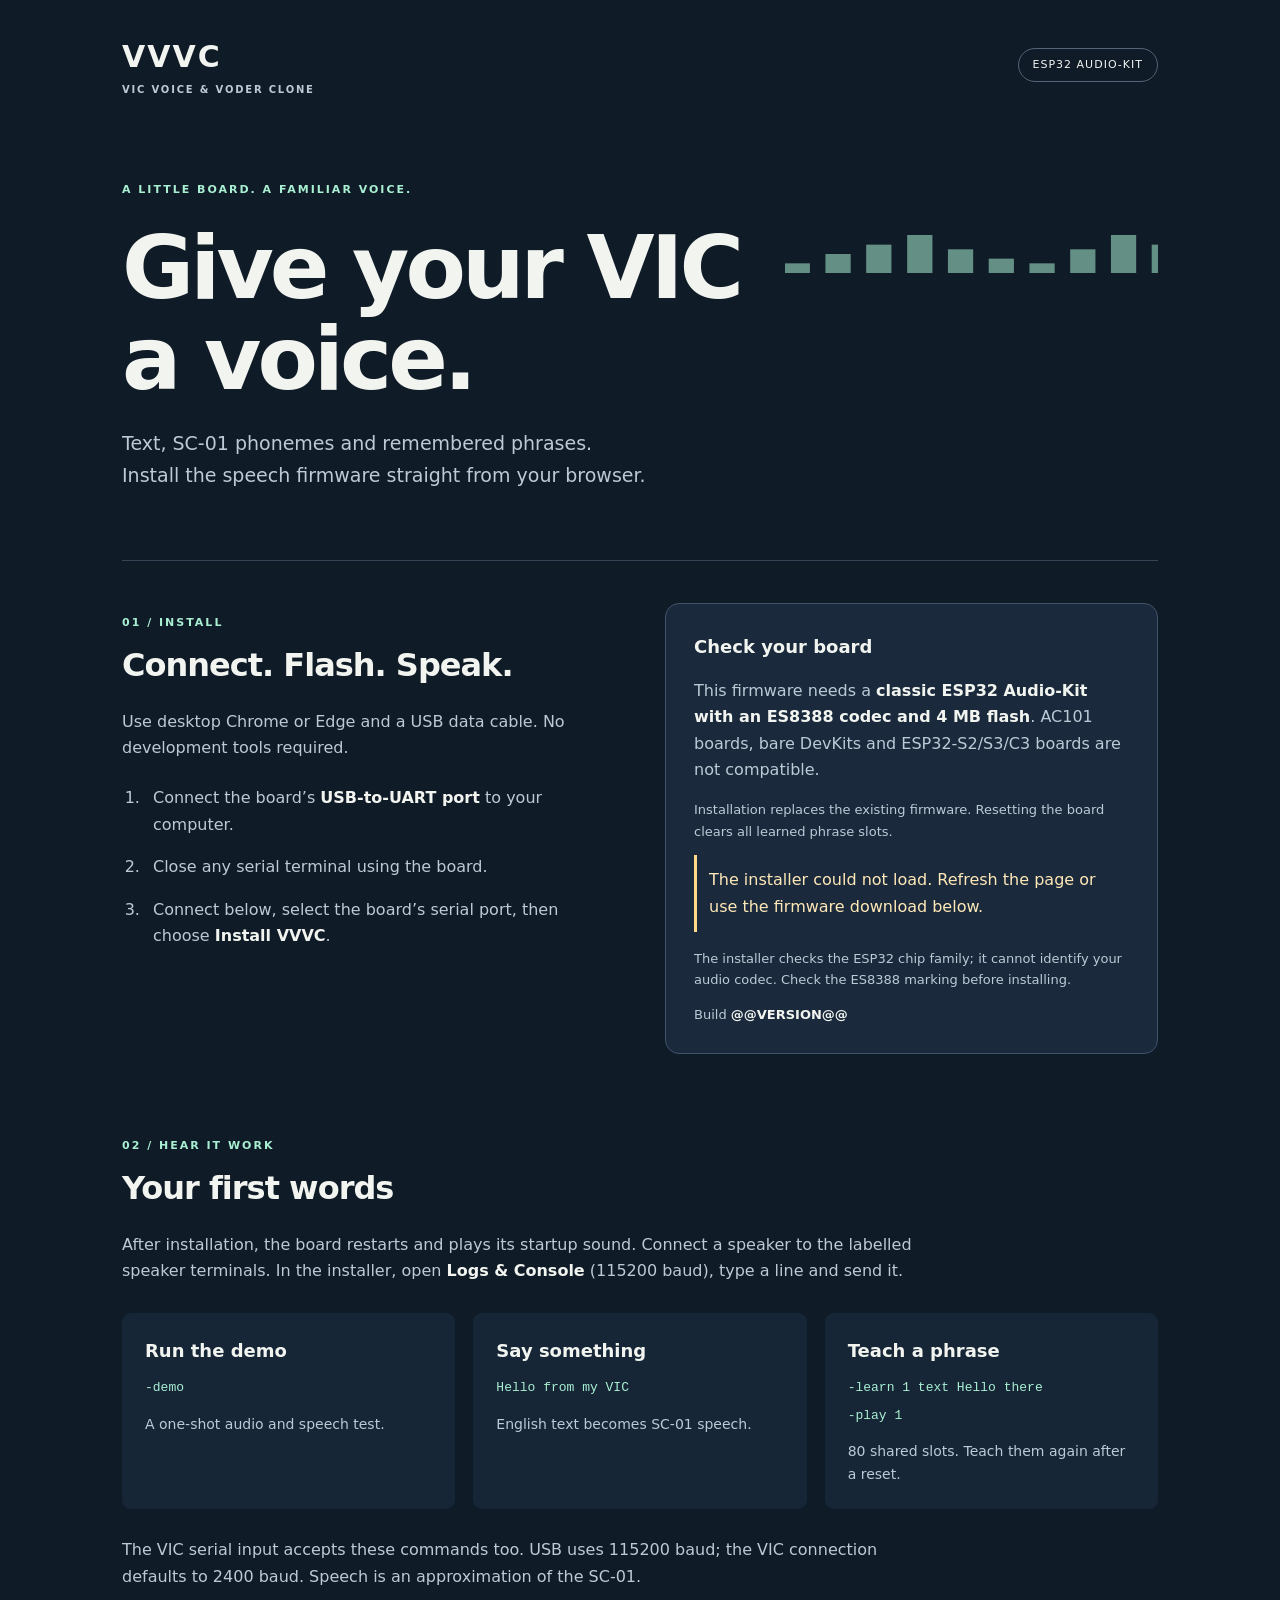
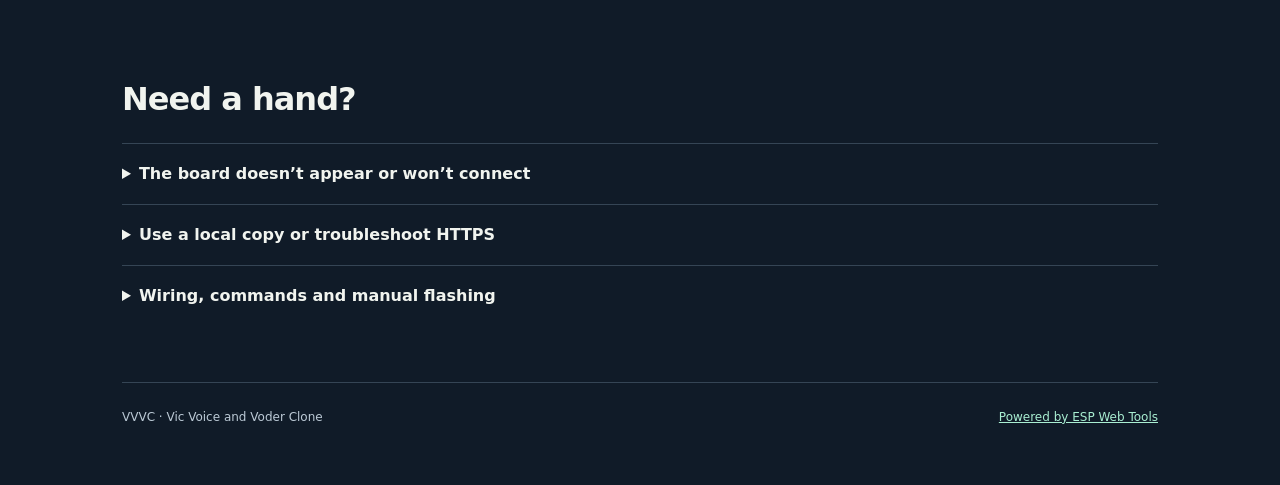
==== web/index.html @ a16bdd18 "Add browser firmware installer and GitHub Pages publishing" ====
<!doctype html>
<html lang="en">
<head>
  <meta charset="utf-8">
  <meta name="viewport" content="width=device-width, initial-scale=1">
  <meta name="description" content="Install Vic Voice and Voder Clone on an ESP32 Audio-Kit directly from your browser.">
  <title>VVVC · Install your voice</title>
  <link rel="stylesheet" href="style.css">
  <script type="module" src="app.js"></script>
</head>
<body>
<main>
  <header><a class="brand" href="./">VVVC<span>VIC VOICE &amp; VODER CLONE</span></a><span class="badge">ESP32 AUDIO-KIT</span></header>
  <section class="intro">
    <p class="eyebrow">A LITTLE BOARD. A FAMILIAR VOICE.</p>
    <h1>Give your VIC<br>a voice.</h1>
    <p class="lead">Text, SC-01 phonemes and remembered phrases.<br>Install the speech firmware straight from your browser.</p>
    <div class="wave" aria-hidden="true">▂ ▄ ▆ █ ▅ ▃ ▂ ▅ █ ▆ ▄ ▂ ▃ ▆ █ ▄ ▂</div>
  </section>
  <section class="installer" aria-labelledby="install-title">
    <div><p class="eyebrow">01 / INSTALL</p><h2 id="install-title">Connect. Flash. Speak.</h2>
      <p>Use desktop Chrome or Edge and a USB data cable. No development tools required.</p>
      <ol><li>Connect the board’s <strong>USB-to-UART port</strong> to your computer.</li><li>Close any serial terminal using the board.</li><li>Connect below, select the board’s serial port, then choose <strong>Install VVVC</strong>.</li></ol>
    </div>
    <div class="install-card">
      <h3>Check your board</h3>
      <p>This firmware needs a <strong>classic ESP32 Audio-Kit with an ES8388 codec and 4 MB flash</strong>. AC101 boards, bare DevKits and ESP32-S2/S3/C3 boards are not compatible.</p>
      <p class="small">Installation replaces the existing firmware. Resetting the board clears all learned phrase slots.</p>
      <div id="status" role="status">Loading the installer…</div>
      <esp-web-install-button id="installer" manifest="manifest.json" hidden>
        <button slot="activate">Connect to your board <span aria-hidden="true">→</span></button>
        <span slot="unsupported">Use desktop Chrome or Edge with Web Serial support.</span>
        <span slot="not-allowed">Open this page over HTTPS to connect to your board.</span>
      </esp-web-install-button>
      <p class="small">The installer checks the ESP32 chip family; it cannot identify your audio codec. Check the ES8388 marking before installing.</p>
      <p class="release">Build <strong>@@VERSION@@</strong></p>
    </div>
  </section>
  <section class="after" aria-labelledby="test-title"><p class="eyebrow">02 / HEAR IT WORK</p><h2 id="test-title">Your first words</h2>
    <p>After installation, the board restarts and plays its startup sound. Connect a speaker to the labelled speaker terminals. In the installer, open <strong>Logs &amp; Console</strong> (115200 baud), type a line and send it.</p>
    <div class="commands"><article><h3>Run the demo</h3><code>-demo</code><p>A one-shot audio and speech test.</p></article><article><h3>Say something</h3><code>Hello from my VIC</code><p>English text becomes SC-01 speech.</p></article><article><h3>Teach a phrase</h3><code>-learn 1 text Hello there</code><code>-play 1</code><p>80 shared slots. Teach them again after a reset.</p></article></div>
    <p>The VIC serial input accepts these commands too. USB uses 115200 baud; the VIC connection defaults to 2400 baud. Speech is an approximation of the SC-01.</p>
  </section>
  <section class="help"><h2>Need a hand?</h2><details><summary>The board doesn’t appear or won’t connect</summary><p>Check that the cable carries data and uses the USB-to-UART connector. Close other serial programs. If the installer stays on “Connecting”, hold BOOT while connecting, then release it once flashing begins. A missing serial port may require the USB bridge manufacturer’s driver.</p></details>
    <details><summary>Use a local copy or troubleshoot HTTPS</summary><p>This HTTPS site can flash directly from Chrome or Edge. For a local copy, <a href="vvvc-local-installer.zip" download>download the installer ZIP</a>, extract it, then double-click <strong>start-local.bat</strong> on Windows. This requires Python 3. Open <strong>http://localhost:8765</strong> in Chrome or Edge and leave the launcher window open while flashing. Do not open index.html directly from a drive.</p><p>Browsers need HTTPS with a trusted certificate or localhost to access USB serial ports. An ordinary HTTP website can provide downloads, but cannot connect to your board.</p></details>
    <details><summary>Wiring, commands and manual flashing</summary><p><a href="guide.pdf">User &amp; VIC-20 wiring guide (review draft, PDF)</a> — includes connector viewing directions, examples and phrase learning.</p><p><a href="@@FIRMWARE@@" download>Download the merged firmware</a> for manual installation at address <code>0x0</code>. It includes the bootloader and partition table.</p><p><a href="release.json">Build details and SHA-256 checksum</a></p></details>
  </section>
  <footer><span>VVVC · Vic Voice and Voder Clone</span><a href="https://esphome.github.io/esp-web-tools/">Powered by ESP Web Tools</a></footer>
</main>
</body>
</html>
---- web/style.css ----
:root{color-scheme:dark;--bg:#101b28;--panel:#1a2a3c;--ink:#f1f4ef;--muted:#bccad6;--accent:#a9efd2;font:16px/1.65 system-ui,sans-serif}*{box-sizing:border-box}body{margin:0;background:var(--bg);color:var(--ink)}main{max-width:1100px;margin:auto;padding:32px}a{color:var(--accent)}header,footer{display:flex;justify-content:space-between;align-items:center;gap:24px}.brand{text-decoration:none;font-size:30px;font-weight:850;letter-spacing:2px;color:var(--ink)}.brand span{display:block;font-size:10px;letter-spacing:1.8px;color:var(--muted)}.badge{font-size:11px;letter-spacing:1px;border:1px solid #536477;border-radius:30px;padding:7px 14px}.intro{position:relative;padding:72px 0 50px;overflow:hidden}.eyebrow{color:var(--accent);font-size:11px;font-weight:750;letter-spacing:2px}h1{font-size:clamp(56px,8vw,88px);line-height:1.03;letter-spacing:-4px;margin:24px 0}h2{font-size:32px;line-height:1.2;letter-spacing:-1px;margin:14px 0 24px}h3{font-size:18px;margin:0 0 12px}.lead{font-size:19px;color:var(--muted)}.wave{position:absolute;right:0;top:130px;color:var(--accent);font-size:32px;letter-spacing:3px;opacity:.55;width:36%;overflow:hidden;white-space:nowrap}.installer{display:grid;grid-template-columns:1fr 1fr;gap:50px;border-top:1px solid #354555;padding:42px 0}p,li{color:var(--muted)}strong{color:var(--ink)}ol{padding-left:23px}li{padding:8px 0 8px 8px}.install-card{background:var(--panel);border:1px solid #405369;border-radius:14px;padding:28px}.small,.release{font-size:13px}.release{margin-bottom:0}.release strong{overflow-wrap:anywhere}button{width:100%;border:0;border-radius:7px;background:var(--accent);color:#102e25;font:750 16px system-ui;padding:17px;cursor:pointer;display:flex;justify-content:space-between}button:hover{background:#d0f9e8}button:focus-visible,a:focus-visible,summary:focus-visible{outline:3px solid #ffd988;outline-offset:5px}#status:not(:empty){padding:12px;border-left:3px solid #ffd988;color:#ffe8b7;margin-bottom:16px}#status:empty{display:none}[hidden]{display:none!important}.after{padding:30px 0}.after>p{max-width:800px}.commands{display:grid;grid-template-columns:repeat(3,1fr);gap:18px;margin:28px 0}.commands article{padding:23px;background:#162637;border-radius:9px}.commands code{display:block;margin:6px 0;color:var(--accent);font-size:13px;overflow-wrap:anywhere}.commands p{font-size:14px;margin-bottom:0}.help{padding:30px 0}details{border-top:1px solid #354555;padding:17px 0}summary{cursor:pointer;font-weight:650}details p{max-width:850px}footer{margin-top:25px;border-top:1px solid #354555;padding:25px 0;font-size:12px;color:var(--muted)}@media(max-width:760px){main{padding:22px}.badge{display:none}.intro{padding:45px 0 30px}.wave{display:none}.installer{grid-template-columns:1fr;gap:20px}.commands{grid-template-columns:1fr}.install-card{padding:22px}footer{align-items:flex-start;flex-direction:column;gap:8px}}
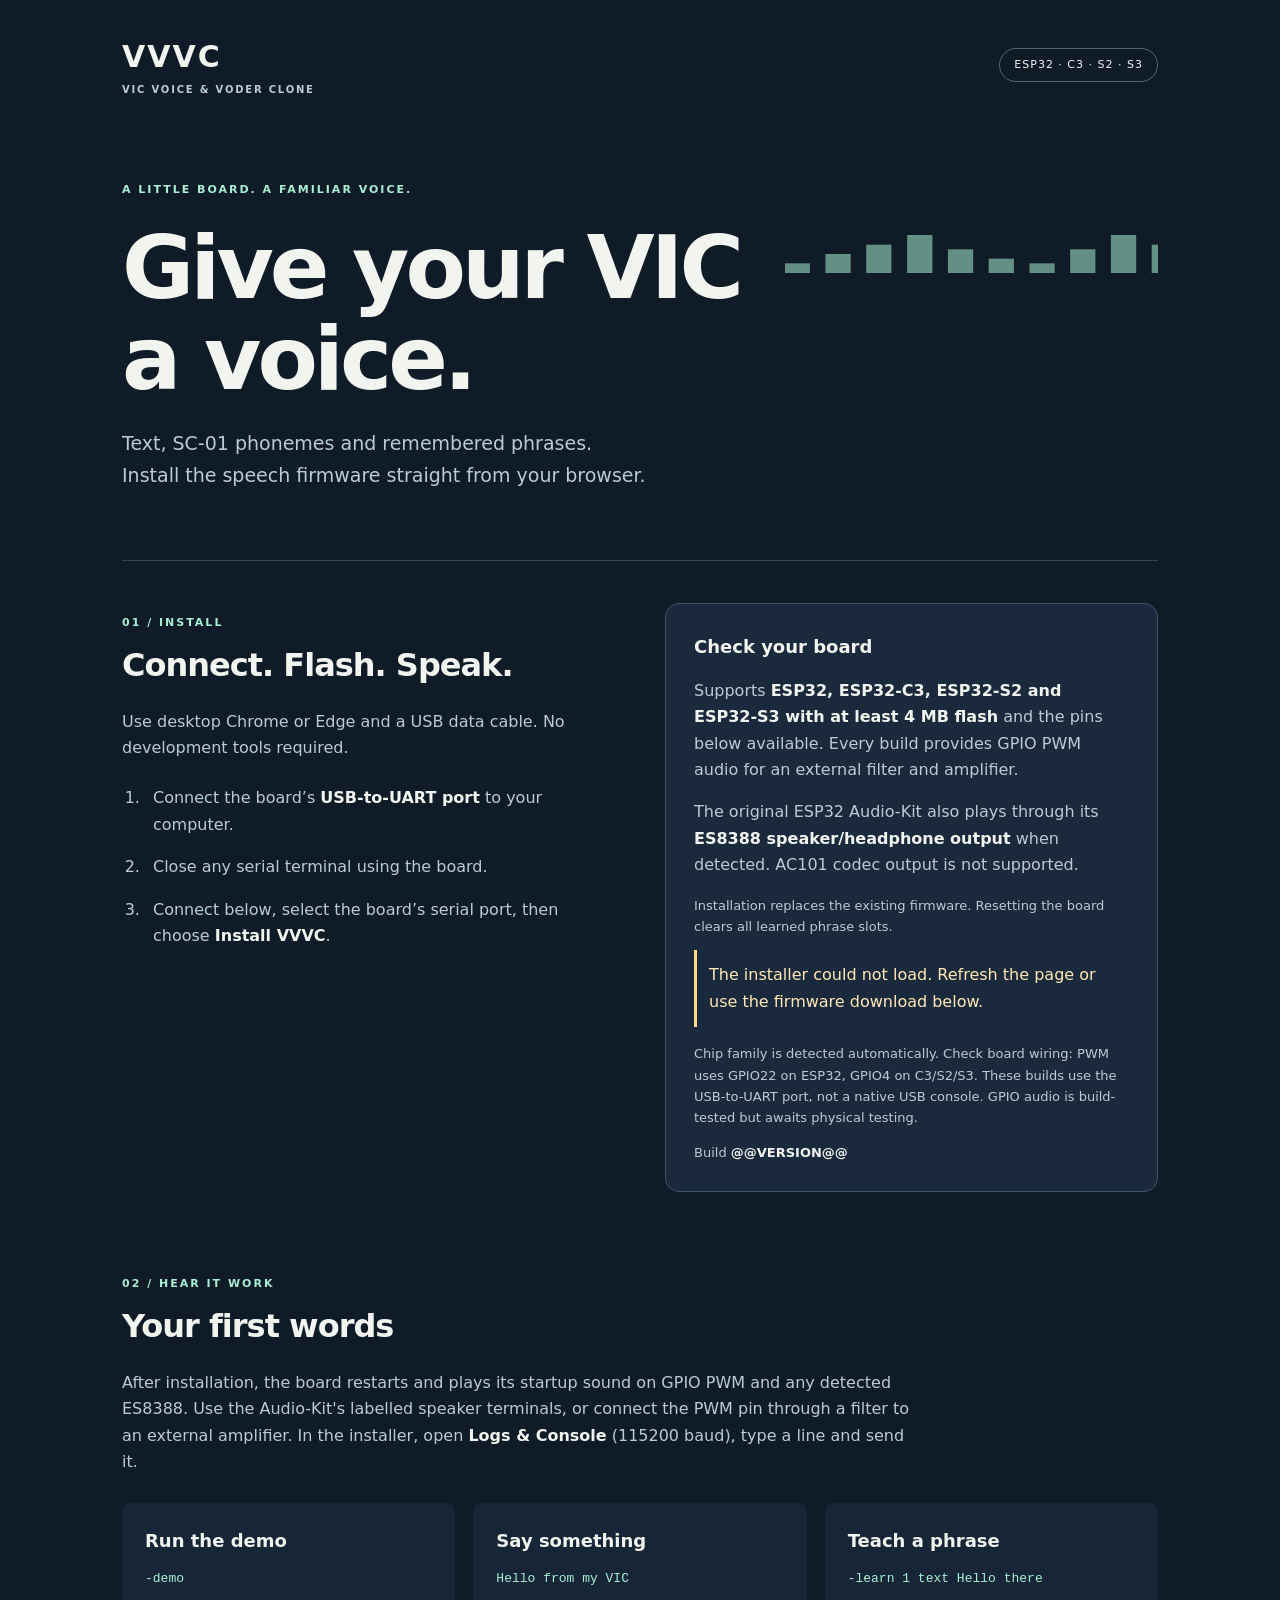
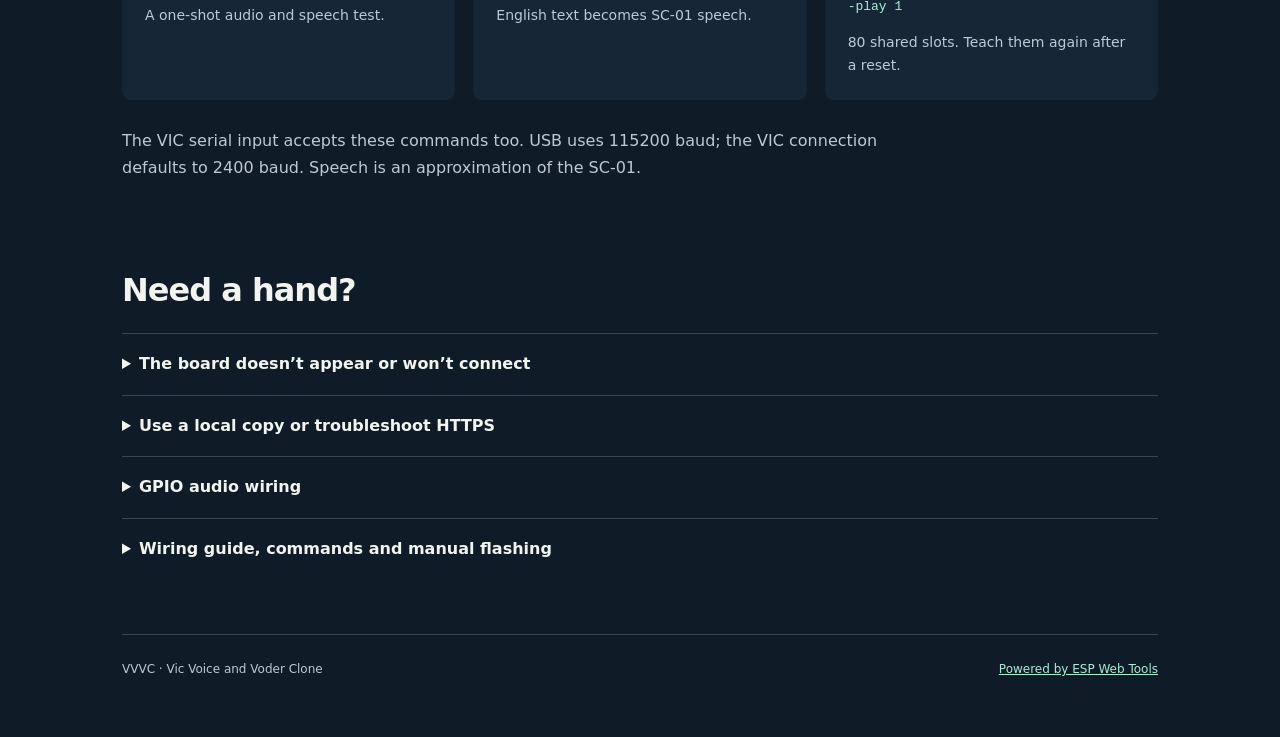
==== commit aeb34864: "Added support for older boards and without ES8388" ====
--- a/web/index.html
+++ b/web/index.html
@@ -3,14 +3,14 @@
 <head>
   <meta charset="utf-8">
   <meta name="viewport" content="width=device-width, initial-scale=1">
-  <meta name="description" content="Install Vic Voice and Voder Clone on an ESP32 Audio-Kit directly from your browser.">
+  <meta name="description" content="Install Vic Voice and Voder Clone on ESP32, C3, S2 or S3 boards, with GPIO PWM audio and optional Audio-Kit speaker output.">
   <title>VVVC · Install your voice</title>
   <link rel="stylesheet" href="style.css">
   <script type="module" src="app.js"></script>
 </head>
 <body>
 <main>
-  <header><a class="brand" href="./">VVVC<span>VIC VOICE &amp; VODER CLONE</span></a><span class="badge">ESP32 AUDIO-KIT</span></header>
+  <header><a class="brand" href="./">VVVC<span>VIC VOICE &amp; VODER CLONE</span></a><span class="badge">ESP32 · C3 · S2 · S3</span></header>
   <section class="intro">
     <p class="eyebrow">A LITTLE BOARD. A FAMILIAR VOICE.</p>
     <h1>Give your VIC<br>a voice.</h1>
@@ -24,7 +24,8 @@
     </div>
     <div class="install-card">
       <h3>Check your board</h3>
-      <p>This firmware needs a <strong>classic ESP32 Audio-Kit with an ES8388 codec and 4 MB flash</strong>. AC101 boards, bare DevKits and ESP32-S2/S3/C3 boards are not compatible.</p>
+      <p>Supports <strong>ESP32, ESP32-C3, ESP32-S2 and ESP32-S3 with at least 4 MB flash</strong> and the pins below available. Every build provides GPIO PWM audio for an external filter and amplifier.</p>
+      <p>The original ESP32 Audio-Kit also plays through its <strong>ES8388 speaker/headphone output</strong> when detected. AC101 codec output is not supported.</p>
       <p class="small">Installation replaces the existing firmware. Resetting the board clears all learned phrase slots.</p>
       <div id="status" role="status">Loading the installer…</div>
       <esp-web-install-button id="installer" manifest="manifest.json" hidden>
@@ -32,18 +33,23 @@
         <span slot="unsupported">Use desktop Chrome or Edge with Web Serial support.</span>
         <span slot="not-allowed">Open this page over HTTPS to connect to your board.</span>
       </esp-web-install-button>
-      <p class="small">The installer checks the ESP32 chip family; it cannot identify your audio codec. Check the ES8388 marking before installing.</p>
+      <p class="small">Chip family is detected automatically. Check board wiring: PWM uses GPIO22 on ESP32, GPIO4 on C3/S2/S3. These builds use the USB-to-UART port, not a native USB console. GPIO audio is build-tested but awaits physical testing.</p>
       <p class="release">Build <strong>@@VERSION@@</strong></p>
     </div>
   </section>
   <section class="after" aria-labelledby="test-title"><p class="eyebrow">02 / HEAR IT WORK</p><h2 id="test-title">Your first words</h2>
-    <p>After installation, the board restarts and plays its startup sound. Connect a speaker to the labelled speaker terminals. In the installer, open <strong>Logs &amp; Console</strong> (115200 baud), type a line and send it.</p>
+    <p>After installation, the board restarts and plays its startup sound on GPIO PWM and any detected ES8388. Use the Audio-Kit's labelled speaker terminals, or connect the PWM pin through a filter to an external amplifier. In the installer, open <strong>Logs &amp; Console</strong> (115200 baud), type a line and send it.</p>
     <div class="commands"><article><h3>Run the demo</h3><code>-demo</code><p>A one-shot audio and speech test.</p></article><article><h3>Say something</h3><code>Hello from my VIC</code><p>English text becomes SC-01 speech.</p></article><article><h3>Teach a phrase</h3><code>-learn 1 text Hello there</code><code>-play 1</code><p>80 shared slots. Teach them again after a reset.</p></article></div>
     <p>The VIC serial input accepts these commands too. USB uses 115200 baud; the VIC connection defaults to 2400 baud. Speech is an approximation of the SC-01.</p>
   </section>
   <section class="help"><h2>Need a hand?</h2><details><summary>The board doesn’t appear or won’t connect</summary><p>Check that the cable carries data and uses the USB-to-UART connector. Close other serial programs. If the installer stays on “Connecting”, hold BOOT while connecting, then release it once flashing begins. A missing serial port may require the USB bridge manufacturer’s driver.</p></details>
     <details><summary>Use a local copy or troubleshoot HTTPS</summary><p>This HTTPS site can flash directly from Chrome or Edge. For a local copy, <a href="vvvc-local-installer.zip" download>download the installer ZIP</a>, extract it, then double-click <strong>start-local.bat</strong> on Windows. This requires Python 3. Open <strong>http://localhost:8765</strong> in Chrome or Edge and leave the launcher window open while flashing. Do not open index.html directly from a drive.</p><p>Browsers need HTTPS with a trusted certificate or localhost to access USB serial ports. An ordinary HTTP website can provide downloads, but cannot connect to your board.</p></details>
-    <details><summary>Wiring, commands and manual flashing</summary><p><a href="guide.pdf">User &amp; VIC-20 wiring guide (review draft, PDF)</a> — includes connector viewing directions, examples and phrase learning.</p><p><a href="@@FIRMWARE@@" download>Download the merged firmware</a> for manual installation at address <code>0x0</code>. It includes the bootloader and partition table.</p><p><a href="release.json">Build details and SHA-256 checksum</a></p></details>
+    <details><summary>GPIO audio wiring</summary><p><strong>ESP32: GPIO22. C3/S2/S3: GPIO4.</strong> The signal is 8-bit PWM with a 156.25 kHz carrier, idle at 50% duty. It needs a low-pass filter, DC-blocking capacitor and amplifier. Never connect a speaker or headphones directly to a GPIO.</p><pre>PWM -- 1k --+-- 4.7k --+-- 1uF film -- amplifier input
+           |         |
+          22nF      4.7nF
+           |         |
+GND -------+---------+-------------- amplifier ground</pre><p>Use a high-impedance amplifier input (47 kOhm or greater), short wires and low initial volume. Check your board schematic for pin conflicts. The GPIO and codec carry the same sound with independent buffering, so they are not phase-aligned.</p><p>VIC UART RX/TX: GPIO18/5 on ESP32; GPIO6/7 on C3/S2/S3. The VIC transmit line still needs 5 V to 3.3 V level conversion. On the classic ESP32, GPIO33/32 are reserved for codec detection.</p></details>
+    <details><summary>Wiring guide, commands and manual flashing</summary><p><a href="guide.pdf">Audio-Kit user &amp; VIC-20 wiring guide (review draft, PDF)</a> — includes connector viewing directions, examples and phrase learning. This earlier guide does not cover the new GPIO circuit or C3/S2/S3 pin assignments above.</p><p>Choose the image for your chip family. All merged images include the bootloader and partition table and are flashed at <code>0x0</code>.</p><ul>@@DOWNLOADS@@</ul><p><a href="release.json">Build details and SHA-256 checksums</a></p></details>
   </section>
   <footer><span>VVVC · Vic Voice and Voder Clone</span><a href="https://esphome.github.io/esp-web-tools/">Powered by ESP Web Tools</a></footer>
 </main>
--- a/web/style.css
+++ b/web/style.css
@@ -1 +1,2 @@
 :root{color-scheme:dark;--bg:#101b28;--panel:#1a2a3c;--ink:#f1f4ef;--muted:#bccad6;--accent:#a9efd2;font:16px/1.65 system-ui,sans-serif}*{box-sizing:border-box}body{margin:0;background:var(--bg);color:var(--ink)}main{max-width:1100px;margin:auto;padding:32px}a{color:var(--accent)}header,footer{display:flex;justify-content:space-between;align-items:center;gap:24px}.brand{text-decoration:none;font-size:30px;font-weight:850;letter-spacing:2px;color:var(--ink)}.brand span{display:block;font-size:10px;letter-spacing:1.8px;color:var(--muted)}.badge{font-size:11px;letter-spacing:1px;border:1px solid #536477;border-radius:30px;padding:7px 14px}.intro{position:relative;padding:72px 0 50px;overflow:hidden}.eyebrow{color:var(--accent);font-size:11px;font-weight:750;letter-spacing:2px}h1{font-size:clamp(56px,8vw,88px);line-height:1.03;letter-spacing:-4px;margin:24px 0}h2{font-size:32px;line-height:1.2;letter-spacing:-1px;margin:14px 0 24px}h3{font-size:18px;margin:0 0 12px}.lead{font-size:19px;color:var(--muted)}.wave{position:absolute;right:0;top:130px;color:var(--accent);font-size:32px;letter-spacing:3px;opacity:.55;width:36%;overflow:hidden;white-space:nowrap}.installer{display:grid;grid-template-columns:1fr 1fr;gap:50px;border-top:1px solid #354555;padding:42px 0}p,li{color:var(--muted)}strong{color:var(--ink)}ol{padding-left:23px}li{padding:8px 0 8px 8px}.install-card{background:var(--panel);border:1px solid #405369;border-radius:14px;padding:28px}.small,.release{font-size:13px}.release{margin-bottom:0}.release strong{overflow-wrap:anywhere}button{width:100%;border:0;border-radius:7px;background:var(--accent);color:#102e25;font:750 16px system-ui;padding:17px;cursor:pointer;display:flex;justify-content:space-between}button:hover{background:#d0f9e8}button:focus-visible,a:focus-visible,summary:focus-visible{outline:3px solid #ffd988;outline-offset:5px}#status:not(:empty){padding:12px;border-left:3px solid #ffd988;color:#ffe8b7;margin-bottom:16px}#status:empty{display:none}[hidden]{display:none!important}.after{padding:30px 0}.after>p{max-width:800px}.commands{display:grid;grid-template-columns:repeat(3,1fr);gap:18px;margin:28px 0}.commands article{padding:23px;background:#162637;border-radius:9px}.commands code{display:block;margin:6px 0;color:var(--accent);font-size:13px;overflow-wrap:anywhere}.commands p{font-size:14px;margin-bottom:0}.help{padding:30px 0}details{border-top:1px solid #354555;padding:17px 0}summary{cursor:pointer;font-weight:650}details p{max-width:850px}footer{margin-top:25px;border-top:1px solid #354555;padding:25px 0;font-size:12px;color:var(--muted)}@media(max-width:760px){main{padding:22px}.badge{display:none}.intro{padding:45px 0 30px}.wave{display:none}.installer{grid-template-columns:1fr;gap:20px}.commands{grid-template-columns:1fr}.install-card{padding:22px}footer{align-items:flex-start;flex-direction:column;gap:8px}}
+pre{max-width:100%;overflow-x:auto;padding:16px;background:#162637;border-radius:8px;font-size:13px}
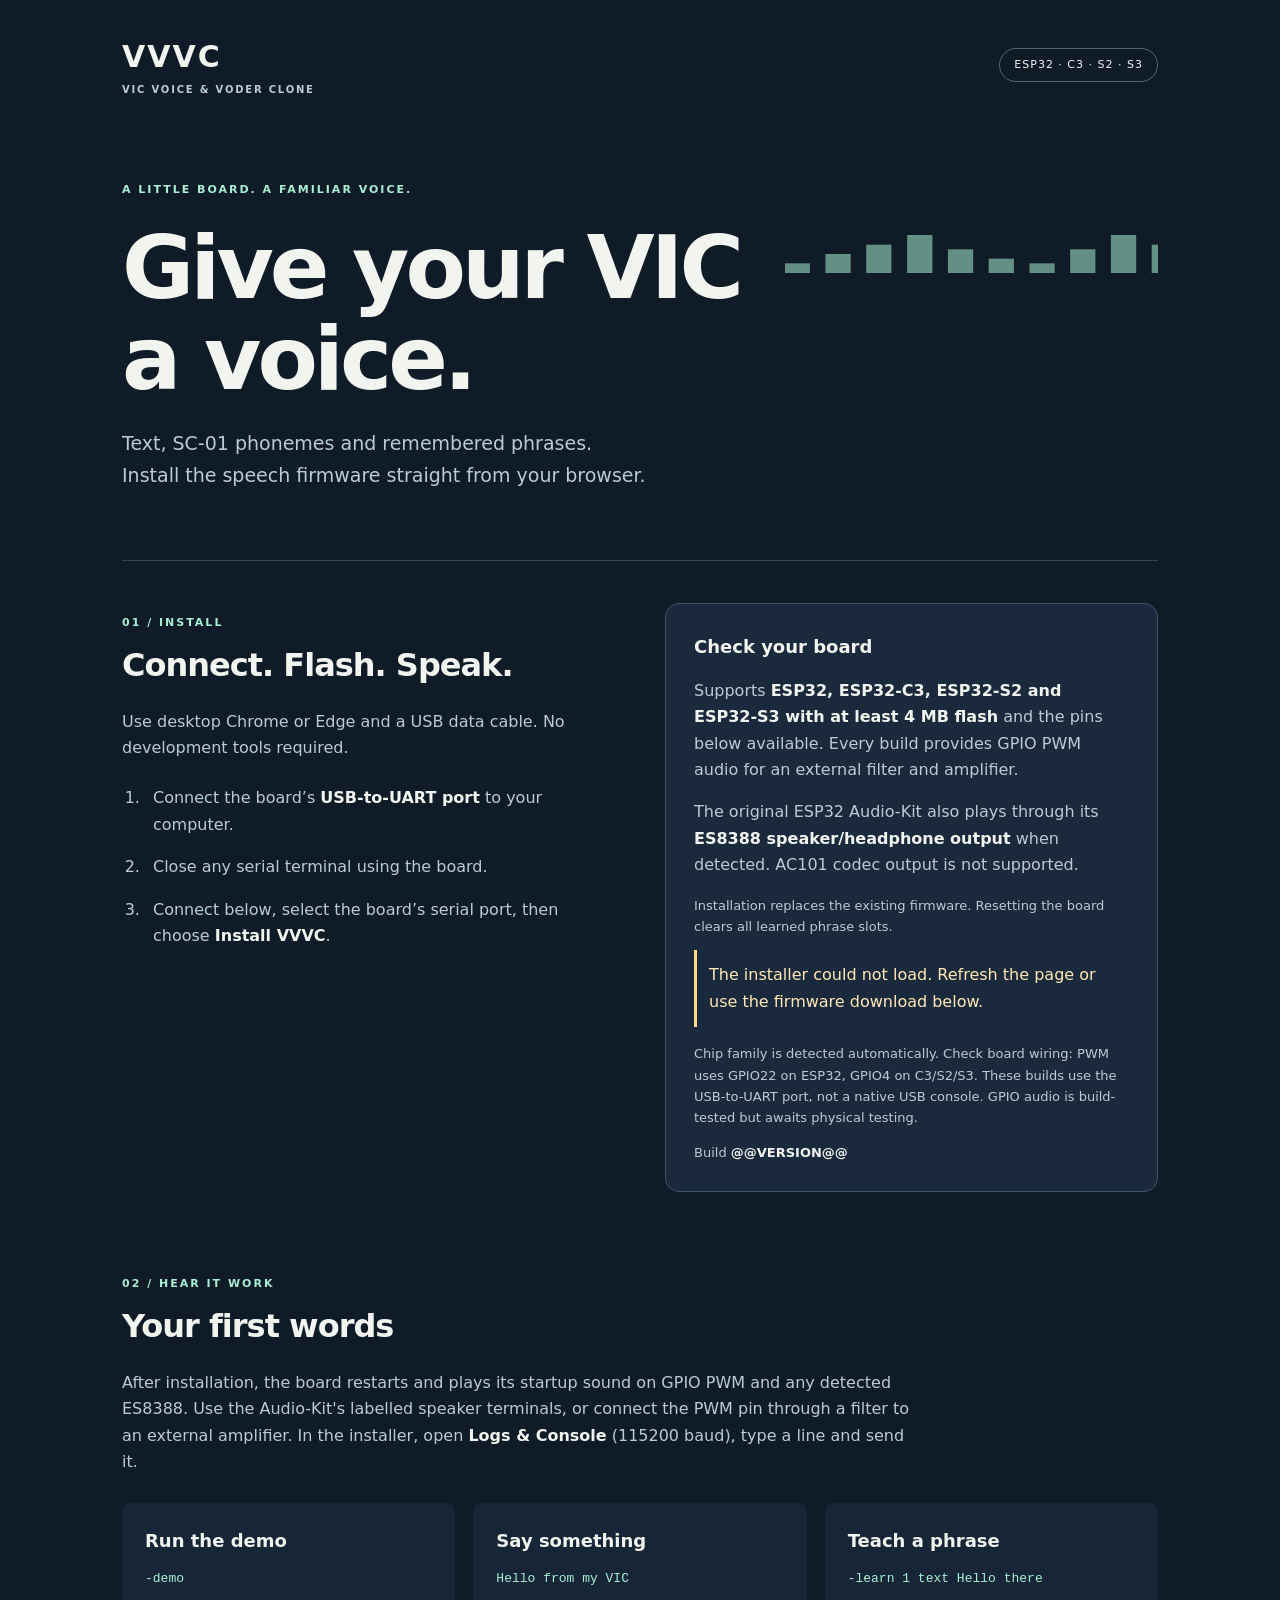
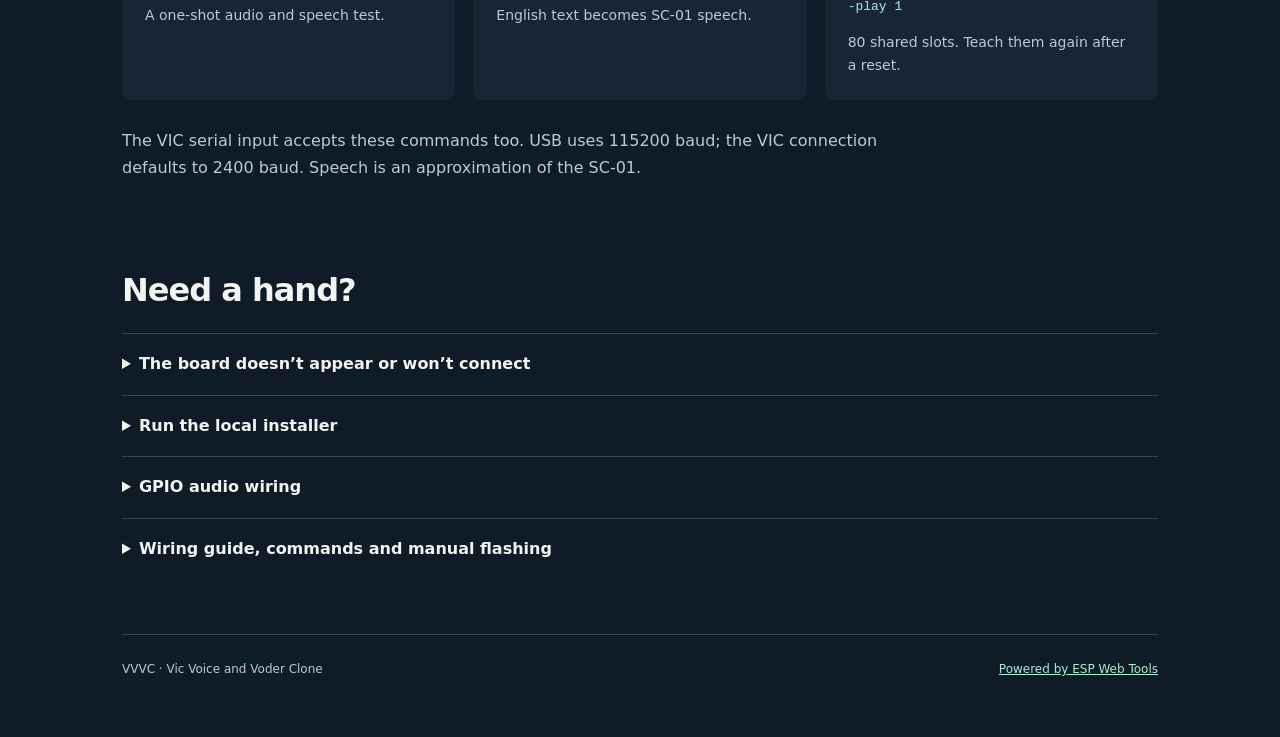
==== commit 0a56d986: "Docs update" ====
--- a/web/index.html
+++ b/web/index.html
@@ -43,13 +43,13 @@
     <p>The VIC serial input accepts these commands too. USB uses 115200 baud; the VIC connection defaults to 2400 baud. Speech is an approximation of the SC-01.</p>
   </section>
   <section class="help"><h2>Need a hand?</h2><details><summary>The board doesn’t appear or won’t connect</summary><p>Check that the cable carries data and uses the USB-to-UART connector. Close other serial programs. If the installer stays on “Connecting”, hold BOOT while connecting, then release it once flashing begins. A missing serial port may require the USB bridge manufacturer’s driver.</p></details>
-    <details><summary>Use a local copy or troubleshoot HTTPS</summary><p>This HTTPS site can flash directly from Chrome or Edge. For a local copy, <a href="vvvc-local-installer.zip" download>download the installer ZIP</a>, extract it, then double-click <strong>start-local.bat</strong> on Windows. This requires Python 3. Open <strong>http://localhost:8765</strong> in Chrome or Edge and leave the launcher window open while flashing. Do not open index.html directly from a drive.</p><p>Browsers need HTTPS with a trusted certificate or localhost to access USB serial ports. An ordinary HTTP website can provide downloads, but cannot connect to your board.</p></details>
+    <details><summary>Run the local installer</summary><p>This page can flash directly from Chrome or Edge. To use the installer offline, <a href="vvvc-local-installer.zip" download>download the installer ZIP</a>, extract it, then double-click <strong>start-local.bat</strong> on Windows. This requires Python 3. Open <strong>http://localhost:8765</strong> in Chrome or Edge and leave the launcher window open while flashing. Do not open index.html directly from a drive.</p></details>
     <details><summary>GPIO audio wiring</summary><p><strong>ESP32: GPIO22. C3/S2/S3: GPIO4.</strong> The signal is 8-bit PWM with a 156.25 kHz carrier, idle at 50% duty. It needs a low-pass filter, DC-blocking capacitor and amplifier. Never connect a speaker or headphones directly to a GPIO.</p><pre>PWM -- 1k --+-- 4.7k --+-- 1uF film -- amplifier input
            |         |
           22nF      4.7nF
            |         |
 GND -------+---------+-------------- amplifier ground</pre><p>Use a high-impedance amplifier input (47 kOhm or greater), short wires and low initial volume. Check your board schematic for pin conflicts. The GPIO and codec carry the same sound with independent buffering, so they are not phase-aligned.</p><p>VIC UART RX/TX: GPIO18/5 on ESP32; GPIO6/7 on C3/S2/S3. The VIC transmit line still needs 5 V to 3.3 V level conversion. On the classic ESP32, GPIO33/32 are reserved for codec detection.</p></details>
-    <details><summary>Wiring guide, commands and manual flashing</summary><p><a href="guide.pdf">Audio-Kit user &amp; VIC-20 wiring guide (review draft, PDF)</a> — includes connector viewing directions, examples and phrase learning. This earlier guide does not cover the new GPIO circuit or C3/S2/S3 pin assignments above.</p><p>Choose the image for your chip family. All merged images include the bootloader and partition table and are flashed at <code>0x0</code>.</p><ul>@@DOWNLOADS@@</ul><p><a href="release.json">Build details and SHA-256 checksums</a></p></details>
+    <details><summary>Wiring guide, commands and manual flashing</summary><p><a href="guide.pdf">VVVC user and VIC-20 wiring guide (PDF)</a> — connector viewing directions, examples, phrase learning and GPIO audio filtering.</p><p>Choose the image for your chip family. All merged images include the bootloader and partition table and are flashed at <code>0x0</code>.</p><ul>@@DOWNLOADS@@</ul><p><a href="release.json">Build details and SHA-256 checksums</a></p></details>
   </section>
   <footer><span>VVVC · Vic Voice and Voder Clone</span><a href="https://esphome.github.io/esp-web-tools/">Powered by ESP Web Tools</a></footer>
 </main>
